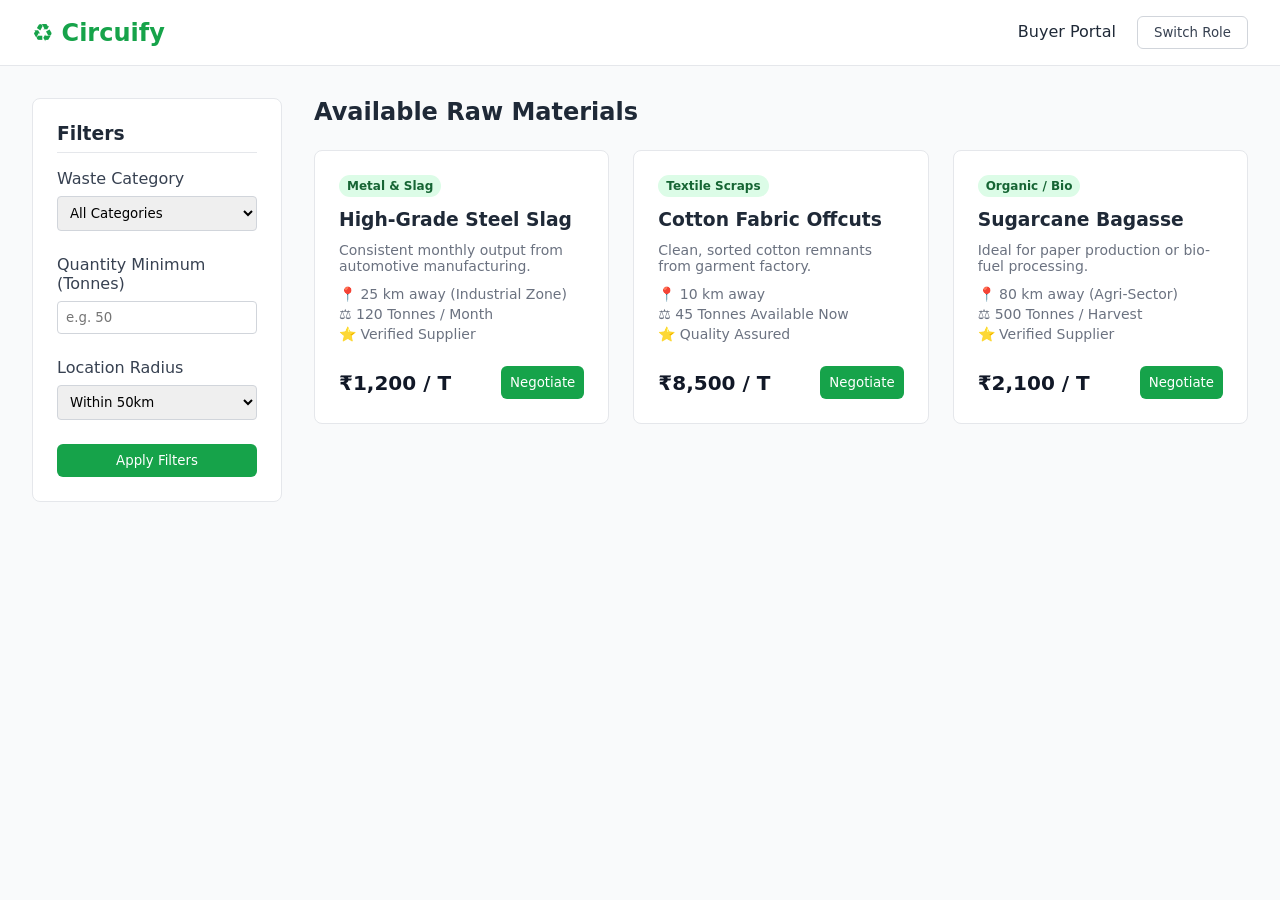
==== buyer.html @ dc4eb40f "first commit" ====
<!DOCTYPE html>
<html lang="en">
<head>
    <meta charset="UTF-8">
    <meta name="viewport" content="width=device-width, initial-scale=1.0">
    <title>Marketplace | Circuify</title>
    <link rel="stylesheet" href="style.css">
    <style>
        .dashboard {
            display: grid;
            grid-template-columns: 250px 1fr;
            gap: 2rem;
            padding: 2rem;
            max-width: 1400px;
            margin: 0 auto;
        }

        .sidebar {
            background: white;
            padding: 1.5rem;
            border: 1px solid #e5e7eb;
            border-radius: 0.5rem;
            height: fit-content;
        }

        .sidebar h3 { margin-bottom: 1rem; border-bottom: 1px solid #e5e7eb; padding-bottom: 0.5rem; }
        
        .filter-group { margin-bottom: 1.5rem; }
        .filter-group label { display: block; margin-bottom: 0.5rem; color: #374151; font-weight: 500; }
        .filter-group select, .filter-group input { width: 100%; padding: 0.5rem; border: 1px solid #d1d5db; border-radius: 0.25rem; }

        .marketplace-grid {
            display: grid;
            grid-template-columns: repeat(auto-fill, minmax(280px, 1fr));
            gap: 1.5rem;
        }

        .listing-card {
            border: 1px solid #e5e7eb;
            border-radius: 0.5rem;
            padding: 1.5rem;
            display: flex;
            flex-direction: column;
            gap: 0.75rem;
            background: white;
        }

        .listing-tag {
            background: #dcfce7;
            color: #166534;
            padding: 0.25rem 0.5rem;
            border-radius: 9999px;
            font-size: 0.75rem;
            font-weight: bold;
            width: fit-content;
        }

        .price-row { display: flex; justify-content: space-between; align-items: center; font-weight: bold; font-size: 1.25rem; color: #111827; margin-top: 0.5rem; }
        .details-list { font-size: 0.875rem; color: #6b7280; list-style: none; }
        .details-list li { margin-bottom: 0.25rem; display: flex; gap: 0.5rem; }
    </style>
</head>
<body style="background-color: #f9fafb;">
    <header style="background: white;">
        <div class="logo">
            <span class="icon">♻️</span> Circuify
        </div>
        <div class="nav-buttons">
            <span style="margin-right: 1rem; font-weight: 500;">Buyer Portal</span>
            <button class="btn-secondary" onclick="window.location.href='role.html'">Switch Role</button>
        </div>
    </header>

    <main class="dashboard">
        <aside class="sidebar">
            <h3>Filters</h3>
            <div class="filter-group">
                <label>Waste Category</label>
                <select>
                    <option>All Categories</option>
                    <option>Metal & Slag</option>
                    <option>Chemical Waste</option>
                    <option>Organic / Bio</option>
                    <option>Textile Scraps</option>
                    <option>Paper & Cardboard</option>
                    <option>E-Waste</option>
                    <option>Construction</option>
                    <option>Industrial Fuel</option>
                </select>
            </div>
            <div class="filter-group">
                <label>Quantity Minimum (Tonnes)</label>
                <input type="number" placeholder="e.g. 50">
            </div>
            <div class="filter-group">
                <label>Location Radius</label>
                <select><option>Within 50km</option><option>Within 100km</option><option>Nationwide</option></select>
            </div>
            <button class="btn-primary" style="width: 100%;">Apply Filters</button>
        </aside>

        <section>
            <h2 style="margin-bottom: 1.5rem;">Available Raw Materials</h2>
            <div class="marketplace-grid">
                
                <div class="listing-card">
                    <span class="listing-tag">Metal & Slag</span>
                    <h3>High-Grade Steel Slag</h3>
                    <p style="color: #6b7280; font-size: 0.875rem;">Consistent monthly output from automotive manufacturing.</p>
                    <ul class="details-list">
                        <li>📍 25 km away (Industrial Zone)</li>
                        <li>⚖️ 120 Tonnes / Month</li>
                        <li>⭐ Verified Supplier</li>
                    </ul>
                    <div class="price-row">
                        <span>₹1,200 / T</span>
                        <button class="btn-primary" style="padding: 0.5rem;">Negotiate</button>
                    </div>
                </div>

                <div class="listing-card">
                    <span class="listing-tag">Textile Scraps</span>
                    <h3>Cotton Fabric Offcuts</h3>
                    <p style="color: #6b7280; font-size: 0.875rem;">Clean, sorted cotton remnants from garment factory.</p>
                    <ul class="details-list">
                        <li>📍 10 km away</li>
                        <li>⚖️ 45 Tonnes Available Now</li>
                        <li>⭐ Quality Assured</li>
                    </ul>
                    <div class="price-row">
                        <span>₹8,500 / T</span>
                        <button class="btn-primary" style="padding: 0.5rem;">Negotiate</button>
                    </div>
                </div>

                <div class="listing-card">
                    <span class="listing-tag">Organic / Bio</span>
                    <h3>Sugarcane Bagasse</h3>
                    <p style="color: #6b7280; font-size: 0.875rem;">Ideal for paper production or bio-fuel processing.</p>
                    <ul class="details-list">
                        <li>📍 80 km away (Agri-Sector)</li>
                        <li>⚖️ 500 Tonnes / Harvest</li>
                        <li>⭐ Verified Supplier</li>
                    </ul>
                    <div class="price-row">
                        <span>₹2,100 / T</span>
                        <button class="btn-primary" style="padding: 0.5rem;">Negotiate</button>
                    </div>
                </div>

            </div>
        </section>
    </main>
</body>
</html>
---- style.css ----
* {
    margin: 0;
    padding: 0;
    box-sizing: border-box;
    font-family: system-ui, -apple-system, sans-serif;
}

body {
    background-color: #ffffff;
    color: #1f2937;
}

header {
    display: flex;
    justify-content: space-between;
    align-items: center;
    padding: 1rem 2rem;
    border-bottom: 1px solid #e5e7eb;
}

.logo {
    font-size: 1.5rem;
    font-weight: bold;
    color: #16a34a;
    display: flex;
    align-items: center;
    gap: 0.5rem;
}

button {
    cursor: pointer;
    border-radius: 0.375rem;
    font-weight: 500;
    padding: 0.5rem 1rem;
    border: 1px solid transparent;
}

.btn-primary {
    background-color: #16a34a;
    color: white;
}

.btn-secondary {
    background-color: white;
    color: #374151;
    border-color: #d1d5db;
}

.btn-white {
    background-color: white;
    color: #1f2937;
    padding: 0.75rem 1.5rem;
}

.hero {
    text-align: center;
    padding: 4rem 2rem;
    max-width: 800px;
    margin: 0 auto;
}

.badge {
    background-color: #dcfce7;
    color: #166534;
    padding: 0.25rem 0.75rem;
    border-radius: 9999px;
    font-size: 0.875rem;
    font-weight: 500;
}

h1 {
    font-size: 3.5rem;
    margin: 1.5rem 0;
    color: #111827;
}

.highlight {
    color: #16a34a;
}

.hero p {
    font-size: 1.125rem;
    color: #6b7280;
    margin-bottom: 2rem;
}

.hero-buttons {
    display: flex;
    justify-content: center;
    gap: 1rem;
}

.features {
    display: flex;
    gap: 2rem;
    padding: 2rem;
    max-width: 1200px;
    margin: 0 auto;
    flex-wrap: wrap;
}

.card {
    flex: 1;
    min-width: 300px;
    padding: 1.5rem;
    border: 1px solid #e5e7eb;
    border-radius: 0.5rem;
    box-shadow: 0 1px 2px rgba(0,0,0,0.05);
}

.card .icon {
    font-size: 2rem;
    margin-bottom: 1rem;
    display: inline-block;
}

.card h3 {
    margin-bottom: 0.5rem;
}

.card p {
    color: #6b7280;
}

.categories {
    text-align: center;
    padding: 4rem 2rem;
    max-width: 1200px;
    margin: 0 auto;
}

.categories h2 {
    font-size: 2rem;
    margin-bottom: 2rem;
}

.grid {
    display: grid;
    grid-template-columns: repeat(auto-fit, minmax(130px, 1fr));
    gap: 1rem;
}

.cat-card {
    border: 1px solid #e5e7eb;
    border-radius: 0.5rem;
    padding: 1.5rem 0.5rem;
    display: flex;
    flex-direction: column;
    align-items: center;
    gap: 0.5rem;
}

.cat-card .icon {
    font-size: 1.5rem;
}

.cat-card p {
    font-size: 0.875rem;
    color: #6b7280;
}

.cta-banner {
    padding: 2rem;
    max-width: 800px;
    margin: 0 auto 4rem auto;
}

.cta-content {
    background-color: #16a34a;
    color: white;
    padding: 3rem;
    border-radius: 1rem;
    text-align: center;
}

.cta-content h2 {
    font-size: 2rem;
    margin-bottom: 1rem;
}

.cta-content p {
    margin-bottom: 2rem;
    font-size: 1.125rem;
}

footer {
    text-align: center;
    padding: 2rem;
    color: #9ca3af;
    border-top: 1px solid #e5e7eb;
}
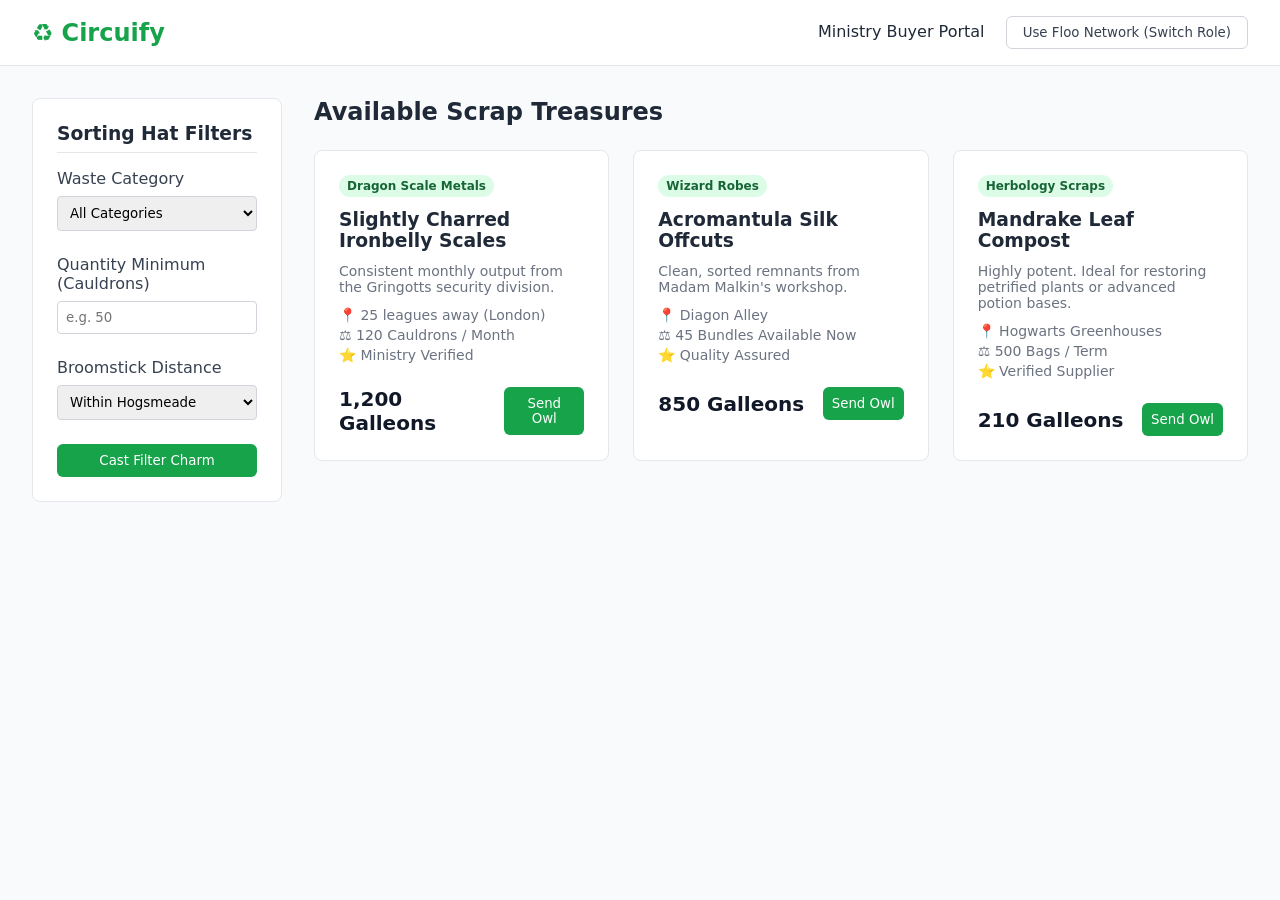
==== commit 616f8571: "New Commit" ====
--- a/buyer.html
+++ b/buyer.html
@@ -3,58 +3,18 @@
 <head>
     <meta charset="UTF-8">
     <meta name="viewport" content="width=device-width, initial-scale=1.0">
-    <title>Marketplace | Circuify</title>
+    <title>Diagon Alley | Circuify</title>
     <link rel="stylesheet" href="style.css">
     <style>
-        .dashboard {
-            display: grid;
-            grid-template-columns: 250px 1fr;
-            gap: 2rem;
-            padding: 2rem;
-            max-width: 1400px;
-            margin: 0 auto;
-        }
-
-        .sidebar {
-            background: white;
-            padding: 1.5rem;
-            border: 1px solid #e5e7eb;
-            border-radius: 0.5rem;
-            height: fit-content;
-        }
-
+        .dashboard { display: grid; grid-template-columns: 250px 1fr; gap: 2rem; padding: 2rem; max-width: 1400px; margin: 0 auto; }
+        .sidebar { background: white; padding: 1.5rem; border: 1px solid #e5e7eb; border-radius: 0.5rem; height: fit-content; }
         .sidebar h3 { margin-bottom: 1rem; border-bottom: 1px solid #e5e7eb; padding-bottom: 0.5rem; }
-        
         .filter-group { margin-bottom: 1.5rem; }
         .filter-group label { display: block; margin-bottom: 0.5rem; color: #374151; font-weight: 500; }
         .filter-group select, .filter-group input { width: 100%; padding: 0.5rem; border: 1px solid #d1d5db; border-radius: 0.25rem; }
-
-        .marketplace-grid {
-            display: grid;
-            grid-template-columns: repeat(auto-fill, minmax(280px, 1fr));
-            gap: 1.5rem;
-        }
-
-        .listing-card {
-            border: 1px solid #e5e7eb;
-            border-radius: 0.5rem;
-            padding: 1.5rem;
-            display: flex;
-            flex-direction: column;
-            gap: 0.75rem;
-            background: white;
-        }
-
-        .listing-tag {
-            background: #dcfce7;
-            color: #166534;
-            padding: 0.25rem 0.5rem;
-            border-radius: 9999px;
-            font-size: 0.75rem;
-            font-weight: bold;
-            width: fit-content;
-        }
-
+        .marketplace-grid { display: grid; grid-template-columns: repeat(auto-fill, minmax(280px, 1fr)); gap: 1.5rem; }
+        .listing-card { border: 1px solid #e5e7eb; border-radius: 0.5rem; padding: 1.5rem; display: flex; flex-direction: column; gap: 0.75rem; background: white; }
+        .listing-tag { background: #dcfce7; color: #166534; padding: 0.25rem 0.5rem; border-radius: 9999px; font-size: 0.75rem; font-weight: bold; width: fit-content; }
         .price-row { display: flex; justify-content: space-between; align-items: center; font-weight: bold; font-size: 1.25rem; color: #111827; margin-top: 0.5rem; }
         .details-list { font-size: 0.875rem; color: #6b7280; list-style: none; }
         .details-list li { margin-bottom: 0.25rem; display: flex; gap: 0.5rem; }
@@ -66,85 +26,85 @@
             <span class="icon">♻️</span> Circuify
         </div>
         <div class="nav-buttons">
-            <span style="margin-right: 1rem; font-weight: 500;">Buyer Portal</span>
-            <button class="btn-secondary" onclick="window.location.href='role.html'">Switch Role</button>
+            <span style="margin-right: 1rem; font-weight: 500;">Ministry Buyer Portal</span>
+            <button class="btn-secondary" onclick="window.location.href='role.html'">Use Floo Network (Switch Role)</button>
         </div>
     </header>
 
     <main class="dashboard">
         <aside class="sidebar">
-            <h3>Filters</h3>
+            <h3>Sorting Hat Filters</h3>
             <div class="filter-group">
                 <label>Waste Category</label>
                 <select>
                     <option>All Categories</option>
-                    <option>Metal & Slag</option>
-                    <option>Chemical Waste</option>
-                    <option>Organic / Bio</option>
-                    <option>Textile Scraps</option>
-                    <option>Paper & Cardboard</option>
-                    <option>E-Waste</option>
-                    <option>Construction</option>
-                    <option>Industrial Fuel</option>
+                    <option>Dragon Scale Metals</option>
+                    <option>Potion Residues</option>
+                    <option>Herbology Scraps</option>
+                    <option>Wizard Robes</option>
+                    <option>Parchment & Scrolls</option>
+                    <option>Muggle Artifacts</option>
+                    <option>Castle Stones</option>
+                    <option>Phoenix Ashes</option>
                 </select>
             </div>
             <div class="filter-group">
-                <label>Quantity Minimum (Tonnes)</label>
+                <label>Quantity Minimum (Cauldrons)</label>
                 <input type="number" placeholder="e.g. 50">
             </div>
             <div class="filter-group">
-                <label>Location Radius</label>
-                <select><option>Within 50km</option><option>Within 100km</option><option>Nationwide</option></select>
+                <label>Broomstick Distance</label>
+                <select><option>Within Hogsmeade</option><option>Within 100 Leagues</option><option>Global</option></select>
             </div>
-            <button class="btn-primary" style="width: 100%;">Apply Filters</button>
+            <button class="btn-primary" style="width: 100%;">Cast Filter Charm</button>
         </aside>
 
         <section>
-            <h2 style="margin-bottom: 1.5rem;">Available Raw Materials</h2>
+            <h2 style="margin-bottom: 1.5rem;">Available Scrap Treasures</h2>
             <div class="marketplace-grid">
                 
                 <div class="listing-card">
-                    <span class="listing-tag">Metal & Slag</span>
-                    <h3>High-Grade Steel Slag</h3>
-                    <p style="color: #6b7280; font-size: 0.875rem;">Consistent monthly output from automotive manufacturing.</p>
+                    <span class="listing-tag">Dragon Scale Metals</span>
+                    <h3>Slightly Charred Ironbelly Scales</h3>
+                    <p style="color: #6b7280; font-size: 0.875rem;">Consistent monthly output from the Gringotts security division.</p>
                     <ul class="details-list">
-                        <li>📍 25 km away (Industrial Zone)</li>
-                        <li>⚖️ 120 Tonnes / Month</li>
-                        <li>⭐ Verified Supplier</li>
+                        <li>📍 25 leagues away (London)</li>
+                        <li>⚖️ 120 Cauldrons / Month</li>
+                        <li>⭐ Ministry Verified</li>
                     </ul>
                     <div class="price-row">
-                        <span>₹1,200 / T</span>
-                        <button class="btn-primary" style="padding: 0.5rem;">Negotiate</button>
+                        <span>1,200 Galleons</span>
+                        <button class="btn-primary" style="padding: 0.5rem;">Send Owl</button>
                     </div>
                 </div>
 
                 <div class="listing-card">
-                    <span class="listing-tag">Textile Scraps</span>
-                    <h3>Cotton Fabric Offcuts</h3>
-                    <p style="color: #6b7280; font-size: 0.875rem;">Clean, sorted cotton remnants from garment factory.</p>
+                    <span class="listing-tag">Wizard Robes</span>
+                    <h3>Acromantula Silk Offcuts</h3>
+                    <p style="color: #6b7280; font-size: 0.875rem;">Clean, sorted remnants from Madam Malkin's workshop.</p>
                     <ul class="details-list">
-                        <li>📍 10 km away</li>
-                        <li>⚖️ 45 Tonnes Available Now</li>
+                        <li>📍 Diagon Alley</li>
+                        <li>⚖️ 45 Bundles Available Now</li>
                         <li>⭐ Quality Assured</li>
                     </ul>
                     <div class="price-row">
-                        <span>₹8,500 / T</span>
-                        <button class="btn-primary" style="padding: 0.5rem;">Negotiate</button>
+                        <span>850 Galleons</span>
+                        <button class="btn-primary" style="padding: 0.5rem;">Send Owl</button>
                     </div>
                 </div>
 
                 <div class="listing-card">
-                    <span class="listing-tag">Organic / Bio</span>
-                    <h3>Sugarcane Bagasse</h3>
-                    <p style="color: #6b7280; font-size: 0.875rem;">Ideal for paper production or bio-fuel processing.</p>
+                    <span class="listing-tag">Herbology Scraps</span>
+                    <h3>Mandrake Leaf Compost</h3>
+                    <p style="color: #6b7280; font-size: 0.875rem;">Highly potent. Ideal for restoring petrified plants or advanced potion bases.</p>
                     <ul class="details-list">
-                        <li>📍 80 km away (Agri-Sector)</li>
-                        <li>⚖️ 500 Tonnes / Harvest</li>
+                        <li>📍 Hogwarts Greenhouses</li>
+                        <li>⚖️ 500 Bags / Term</li>
                         <li>⭐ Verified Supplier</li>
                     </ul>
                     <div class="price-row">
-                        <span>₹2,100 / T</span>
-                        <button class="btn-primary" style="padding: 0.5rem;">Negotiate</button>
+                        <span>210 Galleons</span>
+                        <button class="btn-primary" style="padding: 0.5rem;">Send Owl</button>
                     </div>
                 </div>
 
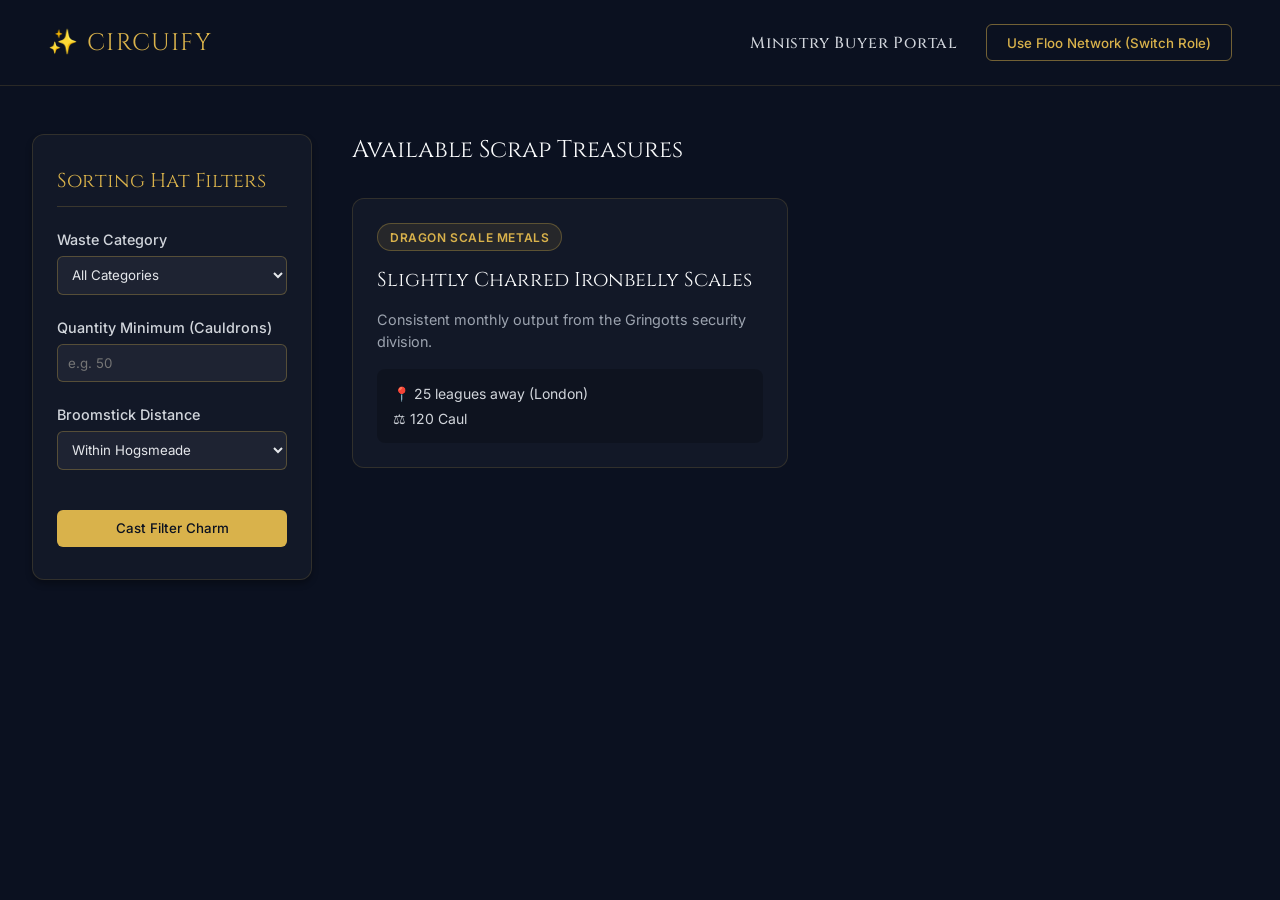
==== commit 25de7c31: "Third commit" ====
--- a/buyer.html
+++ b/buyer.html
@@ -4,29 +4,17 @@
     <meta charset="UTF-8">
     <meta name="viewport" content="width=device-width, initial-scale=1.0">
     <title>Diagon Alley | Circuify</title>
+    <link href="https://fonts.googleapis.com/css2?family=Cinzel:wght@400;600;700&family=Inter:wght@400;500&display=swap" rel="stylesheet">
     <link rel="stylesheet" href="style.css">
-    <style>
-        .dashboard { display: grid; grid-template-columns: 250px 1fr; gap: 2rem; padding: 2rem; max-width: 1400px; margin: 0 auto; }
-        .sidebar { background: white; padding: 1.5rem; border: 1px solid #e5e7eb; border-radius: 0.5rem; height: fit-content; }
-        .sidebar h3 { margin-bottom: 1rem; border-bottom: 1px solid #e5e7eb; padding-bottom: 0.5rem; }
-        .filter-group { margin-bottom: 1.5rem; }
-        .filter-group label { display: block; margin-bottom: 0.5rem; color: #374151; font-weight: 500; }
-        .filter-group select, .filter-group input { width: 100%; padding: 0.5rem; border: 1px solid #d1d5db; border-radius: 0.25rem; }
-        .marketplace-grid { display: grid; grid-template-columns: repeat(auto-fill, minmax(280px, 1fr)); gap: 1.5rem; }
-        .listing-card { border: 1px solid #e5e7eb; border-radius: 0.5rem; padding: 1.5rem; display: flex; flex-direction: column; gap: 0.75rem; background: white; }
-        .listing-tag { background: #dcfce7; color: #166534; padding: 0.25rem 0.5rem; border-radius: 9999px; font-size: 0.75rem; font-weight: bold; width: fit-content; }
-        .price-row { display: flex; justify-content: space-between; align-items: center; font-weight: bold; font-size: 1.25rem; color: #111827; margin-top: 0.5rem; }
-        .details-list { font-size: 0.875rem; color: #6b7280; list-style: none; }
-        .details-list li { margin-bottom: 0.25rem; display: flex; gap: 0.5rem; }
-    </style>
+    <link rel="stylesheet" href="buyer.css">
 </head>
-<body style="background-color: #f9fafb;">
-    <header style="background: white;">
+<body>
+    <header>
         <div class="logo">
-            <span class="icon">♻️</span> Circuify
+            <span class="icon">✨</span> Circuify
         </div>
         <div class="nav-buttons">
-            <span style="margin-right: 1rem; font-weight: 500;">Ministry Buyer Portal</span>
+            <span class="portal-label">Ministry Buyer Portal</span>
             <button class="btn-secondary" onclick="window.location.href='role.html'">Use Floo Network (Switch Role)</button>
         </div>
     </header>
@@ -54,62 +42,23 @@
             </div>
             <div class="filter-group">
                 <label>Broomstick Distance</label>
-                <select><option>Within Hogsmeade</option><option>Within 100 Leagues</option><option>Global</option></select>
+                <select>
+                    <option>Within Hogsmeade</option>
+                    <option>Within 100 Leagues</option>
+                    <option>Global</option>
+                </select>
             </div>
-            <button class="btn-primary" style="width: 100%;">Cast Filter Charm</button>
+            <button class="btn-primary" style="width: 100%; margin-top: 1rem;">Cast Filter Charm</button>
         </aside>
 
-        <section>
-            <h2 style="margin-bottom: 1.5rem;">Available Scrap Treasures</h2>
+        <section class="marketplace-section">
+            <h2>Available Scrap Treasures</h2>
             <div class="marketplace-grid">
                 
                 <div class="listing-card">
                     <span class="listing-tag">Dragon Scale Metals</span>
                     <h3>Slightly Charred Ironbelly Scales</h3>
-                    <p style="color: #6b7280; font-size: 0.875rem;">Consistent monthly output from the Gringotts security division.</p>
+                    <p class="listing-desc">Consistent monthly output from the Gringotts security division.</p>
                     <ul class="details-list">
                         <li>📍 25 leagues away (London)</li>
-                        <li>⚖️ 120 Cauldrons / Month</li>
-                        <li>⭐ Ministry Verified</li>
-                    </ul>
-                    <div class="price-row">
-                        <span>1,200 Galleons</span>
-                        <button class="btn-primary" style="padding: 0.5rem;">Send Owl</button>
-                    </div>
-                </div>
-
-                <div class="listing-card">
-                    <span class="listing-tag">Wizard Robes</span>
-                    <h3>Acromantula Silk Offcuts</h3>
-                    <p style="color: #6b7280; font-size: 0.875rem;">Clean, sorted remnants from Madam Malkin's workshop.</p>
-                    <ul class="details-list">
-                        <li>📍 Diagon Alley</li>
-                        <li>⚖️ 45 Bundles Available Now</li>
-                        <li>⭐ Quality Assured</li>
-                    </ul>
-                    <div class="price-row">
-                        <span>850 Galleons</span>
-                        <button class="btn-primary" style="padding: 0.5rem;">Send Owl</button>
-                    </div>
-                </div>
-
-                <div class="listing-card">
-                    <span class="listing-tag">Herbology Scraps</span>
-                    <h3>Mandrake Leaf Compost</h3>
-                    <p style="color: #6b7280; font-size: 0.875rem;">Highly potent. Ideal for restoring petrified plants or advanced potion bases.</p>
-                    <ul class="details-list">
-                        <li>📍 Hogwarts Greenhouses</li>
-                        <li>⚖️ 500 Bags / Term</li>
-                        <li>⭐ Verified Supplier</li>
-                    </ul>
-                    <div class="price-row">
-                        <span>210 Galleons</span>
-                        <button class="btn-primary" style="padding: 0.5rem;">Send Owl</button>
-                    </div>
-                </div>
-
-            </div>
-        </section>
-    </main>
-</body>
-</html>+                        <li>⚖️ 120 Caul
--- a/style.css
+++ b/style.css
@@ -2,92 +2,114 @@
     margin: 0;
     padding: 0;
     box-sizing: border-box;
-    font-family: system-ui, -apple-system, sans-serif;
 }
 
 body {
-    background-color: #ffffff;
-    color: #1f2937;
+    background-color: #0B1120; /* Deep Navy Background */
+    color: #E5E7EB; /* Light Cream/Gray text for readability */
+    font-family: 'Inter', system-ui, -apple-system, sans-serif;
+}
+
+h1, h2, h3 {
+    font-family: 'Cinzel', serif; /* Magical Serif Font for headings */
+    font-weight: 400;
 }
 
 header {
     display: flex;
     justify-content: space-between;
     align-items: center;
-    padding: 1rem 2rem;
-    border-bottom: 1px solid #e5e7eb;
+    padding: 1.5rem 3rem;
+    border-bottom: 1px solid rgba(217, 178, 75, 0.15); /* Subtle gold border */
 }
 
 .logo {
     font-size: 1.5rem;
-    font-weight: bold;
-    color: #16a34a;
+    color: #D9B24B; /* Gold */
+    font-family: 'Cinzel', serif;
     display: flex;
     align-items: center;
     gap: 0.5rem;
+    text-transform: uppercase;
+    letter-spacing: 0.05em;
 }
 
 button {
     cursor: pointer;
     border-radius: 0.375rem;
+    font-family: 'Inter', sans-serif;
     font-weight: 500;
-    padding: 0.5rem 1rem;
+    padding: 0.6rem 1.25rem;
     border: 1px solid transparent;
+    transition: all 0.2s ease-in-out;
 }
 
 .btn-primary {
-    background-color: #16a34a;
-    color: white;
+    background-color: #D9B24B; /* Gold */
+    color: #0B1120; /* Dark Navy Text */
+}
+
+.btn-primary:hover {
+    background-color: #EAD078;
 }
 
 .btn-secondary {
-    background-color: white;
-    color: #374151;
-    border-color: #d1d5db;
-}
-
-.btn-white {
-    background-color: white;
-    color: #1f2937;
-    padding: 0.75rem 1.5rem;
+    background-color: transparent;
+    color: #D9B24B; /* Gold */
+    border-color: rgba(217, 178, 75, 0.5); /* Gold Border */
+}
+
+.btn-secondary:hover {
+    background-color: rgba(217, 178, 75, 0.1);
+    border-color: #D9B24B;
 }
 
 .hero {
     text-align: center;
-    padding: 4rem 2rem;
-    max-width: 800px;
+    padding: 6rem 2rem;
+    max-width: 900px;
     margin: 0 auto;
 }
 
 .badge {
-    background-color: #dcfce7;
-    color: #166534;
-    padding: 0.25rem 0.75rem;
+    background-color: transparent;
+    color: #D9B24B;
+    padding: 0.35rem 1rem;
     border-radius: 9999px;
-    font-size: 0.875rem;
-    font-weight: 500;
+    border: 1px solid rgba(217, 178, 75, 0.4);
+    font-size:larger;
+    font-weight: 700;
+    display: inline-block;
+    margin-bottom: 2rem;
 }
 
 h1 {
-    font-size: 3.5rem;
-    margin: 1.5rem 0;
-    color: #111827;
+    font-size: 4rem;
+    margin: 1rem 0 1.5rem 0;
+    color: #F9FAFB;
+    line-height: 1.2;
+    text-transform: uppercase;
+    letter-spacing: 0.02em;
 }
 
 .highlight {
-    color: #16a34a;
+    color: #D9B24B; /* Gold Highlight */
 }
 
 .hero p {
     font-size: 1.125rem;
-    color: #6b7280;
-    margin-bottom: 2rem;
+    color: #9CA3AF;
+    margin-bottom: 3rem;
+    max-width: 600px;
+    margin-left: auto;
+    margin-right: auto;
+    line-height: 1.6;
 }
 
 .hero-buttons {
     display: flex;
     justify-content: center;
-    gap: 1rem;
+    gap: 1.5rem;
 }
 
 .features {
@@ -102,10 +124,11 @@
 .card {
     flex: 1;
     min-width: 300px;
-    padding: 1.5rem;
-    border: 1px solid #e5e7eb;
+    padding: 2rem;
+    background-color: rgba(255, 255, 255, 0.03); /* Slight lift from background */
+    border: 1px solid rgba(217, 178, 75, 0.15);
     border-radius: 0.5rem;
-    box-shadow: 0 1px 2px rgba(0,0,0,0.05);
+    box-shadow: 0 4px 6px rgba(0,0,0,0.3);
 }
 
 .card .icon {
@@ -115,11 +138,14 @@
 }
 
 .card h3 {
-    margin-bottom: 0.5rem;
+    margin-bottom: 0.75rem;
+    color: #F9FAFB;
+    font-size: 1.25rem;
 }
 
 .card p {
-    color: #6b7280;
+    color: #9CA3AF;
+    line-height: 1.5;
 }
 
 .categories {
@@ -130,33 +156,42 @@
 }
 
 .categories h2 {
-    font-size: 2rem;
-    margin-bottom: 2rem;
+    font-size: 2.5rem;
+    margin-bottom: 3rem;
+    color: #D9B24B;
 }
 
 .grid {
     display: grid;
-    grid-template-columns: repeat(auto-fit, minmax(130px, 1fr));
-    gap: 1rem;
+    grid-template-columns: repeat(auto-fit, minmax(140px, 1fr));
+    gap: 1.5rem;
 }
 
 .cat-card {
-    border: 1px solid #e5e7eb;
+    background-color: rgba(255, 255, 255, 0.03);
+    border: 1px solid rgba(217, 178, 75, 0.15);
     border-radius: 0.5rem;
     padding: 1.5rem 0.5rem;
     display: flex;
     flex-direction: column;
     align-items: center;
-    gap: 0.5rem;
+    gap: 0.75rem;
+    transition: transform 0.2s ease, border-color 0.2s ease;
+}
+
+.cat-card:hover {
+    transform: translateY(-5px);
+    border-color: rgba(217, 178, 75, 0.5);
 }
 
 .cat-card .icon {
-    font-size: 1.5rem;
+    font-size: 1.75rem;
 }
 
 .cat-card p {
     font-size: 0.875rem;
-    color: #6b7280;
+    color: #D1D5DB;
+    font-weight: 500;
 }
 
 .cta-banner {
@@ -166,8 +201,8 @@
 }
 
 .cta-content {
-    background-color: #16a34a;
-    color: white;
+    background-color: rgba(217, 178, 75, 0.05); /* Faint gold tint */
+    border: 1px solid rgba(217, 178, 75, 0.3);
     padding: 3rem;
     border-radius: 1rem;
     text-align: center;
@@ -176,16 +211,19 @@
 .cta-content h2 {
     font-size: 2rem;
     margin-bottom: 1rem;
+    color: #F9FAFB;
 }
 
 .cta-content p {
     margin-bottom: 2rem;
     font-size: 1.125rem;
+    color: #9CA3AF;
 }
 
 footer {
     text-align: center;
     padding: 2rem;
-    color: #9ca3af;
-    border-top: 1px solid #e5e7eb;
+    color: #6B7280;
+    border-top: 1px solid rgba(217, 178, 75, 0.15);
+    font-size: 0.875rem;
 }
--- a/buyer.css
+++ b/buyer.css
@@ -0,0 +1,160 @@
+/* Dashboard Layout */
+.dashboard { 
+    display: grid; 
+    grid-template-columns: 280px 1fr; 
+    gap: 2.5rem; 
+    padding: 3rem 2rem; 
+    max-width: 1400px; 
+    margin: 0 auto; 
+}
+
+/* Header Adjustments for Portal Label */
+.portal-label {
+    margin-right: 1.5rem; 
+    font-weight: 500;
+    color: #D1D5DB; /* Light grey */
+    font-family: 'Cinzel', serif;
+    letter-spacing: 0.05em;
+}
+
+/* Sidebar Styles */
+.sidebar { 
+    background-color: rgba(255, 255, 255, 0.03); 
+    padding: 2rem 1.5rem; 
+    border: 1px solid rgba(217, 178, 75, 0.15); 
+    border-radius: 0.75rem; 
+    height: fit-content; 
+    box-shadow: 0 4px 6px rgba(0,0,0,0.3);
+}
+
+.sidebar h3 { 
+    margin-bottom: 1.5rem; 
+    border-bottom: 1px solid rgba(217, 178, 75, 0.2); 
+    padding-bottom: 0.75rem; 
+    color: #D9B24B; /* Gold */
+    font-size: 1.25rem;
+}
+
+.filter-group { 
+    margin-bottom: 1.5rem; 
+}
+
+.filter-group label { 
+    display: block; 
+    margin-bottom: 0.5rem; 
+    color: #D1D5DB; 
+    font-weight: 500; 
+    font-size: 0.9rem;
+}
+
+/* Input & Select fields inside the sidebar */
+.filter-group select, 
+.filter-group input { 
+    width: 100%; 
+    padding: 0.6rem; 
+    background-color: rgba(255, 255, 255, 0.05);
+    border: 1px solid rgba(217, 178, 75, 0.3); 
+    border-radius: 0.375rem; 
+    color: #E5E7EB;
+    font-family: 'Inter', sans-serif;
+    transition: border-color 0.2s ease, box-shadow 0.2s ease;
+}
+
+.filter-group select:focus, 
+.filter-group input:focus { 
+    outline: none;
+    border-color: #D9B24B;
+    box-shadow: 0 0 0 1px #D9B24B;
+}
+
+.filter-group select option {
+    background-color: #0B1120; /* Dark Navy for dropdown options */
+    color: #E5E7EB;
+}
+
+/* Marketplace Area */
+.marketplace-section h2 {
+    margin-bottom: 2rem;
+    color: #F9FAFB;
+}
+
+.marketplace-grid { 
+    display: grid; 
+    grid-template-columns: repeat(auto-fill, minmax(300px, 1fr)); 
+    gap: 1.5rem; 
+}
+
+/* Listing Cards */
+.listing-card { 
+    background-color: rgba(255, 255, 255, 0.03);
+    border: 1px solid rgba(217, 178, 75, 0.15); 
+    border-radius: 0.75rem; 
+    padding: 1.5rem; 
+    display: flex; 
+    flex-direction: column; 
+    gap: 1rem; 
+    transition: transform 0.2s ease, border-color 0.2s ease;
+}
+
+.listing-card:hover {
+    transform: translateY(-4px);
+    border-color: rgba(217, 178, 75, 0.5);
+    box-shadow: 0 10px 20px rgba(0,0,0,0.2);
+}
+
+.listing-tag { 
+    background-color: rgba(217, 178, 75, 0.1); /* Faint gold */
+    color: #D9B24B; /* Gold text */
+    padding: 0.35rem 0.75rem; 
+    border-radius: 9999px; 
+    font-size: 0.75rem; 
+    font-weight: 600; 
+    width: fit-content; 
+    border: 1px solid rgba(217, 178, 75, 0.3);
+    text-transform: uppercase;
+    letter-spacing: 0.05em;
+}
+
+.listing-card h3 {
+    color: #F9FAFB;
+    font-size: 1.25rem;
+    line-height: 1.3;
+}
+
+.listing-desc {
+    color: #9CA3AF; 
+    font-size: 0.9rem;
+    line-height: 1.5;
+}
+
+.details-list { 
+    font-size: 0.875rem; 
+    color: #D1D5DB; 
+    list-style: none; 
+    background-color: rgba(0, 0, 0, 0.2); /* Slightly darker inset area */
+    padding: 1rem;
+    border-radius: 0.5rem;
+}
+
+.details-list li { 
+    margin-bottom: 0.5rem; 
+    display: flex; 
+    gap: 0.5rem; 
+    align-items: center;
+}
+
+.details-list li:last-child {
+    margin-bottom: 0;
+}
+
+.price-row { 
+    display: flex; 
+    justify-content: space-between; 
+    align-items: center; 
+    font-family: 'Cinzel', serif;
+    font-weight: 600; 
+    font-size: 1.25rem; 
+    color: #D9B24B; /* Gold */
+    margin-top: auto; /* Pushes price row to bottom if descriptions vary in height */
+    padding-top: 0.5rem;
+}
